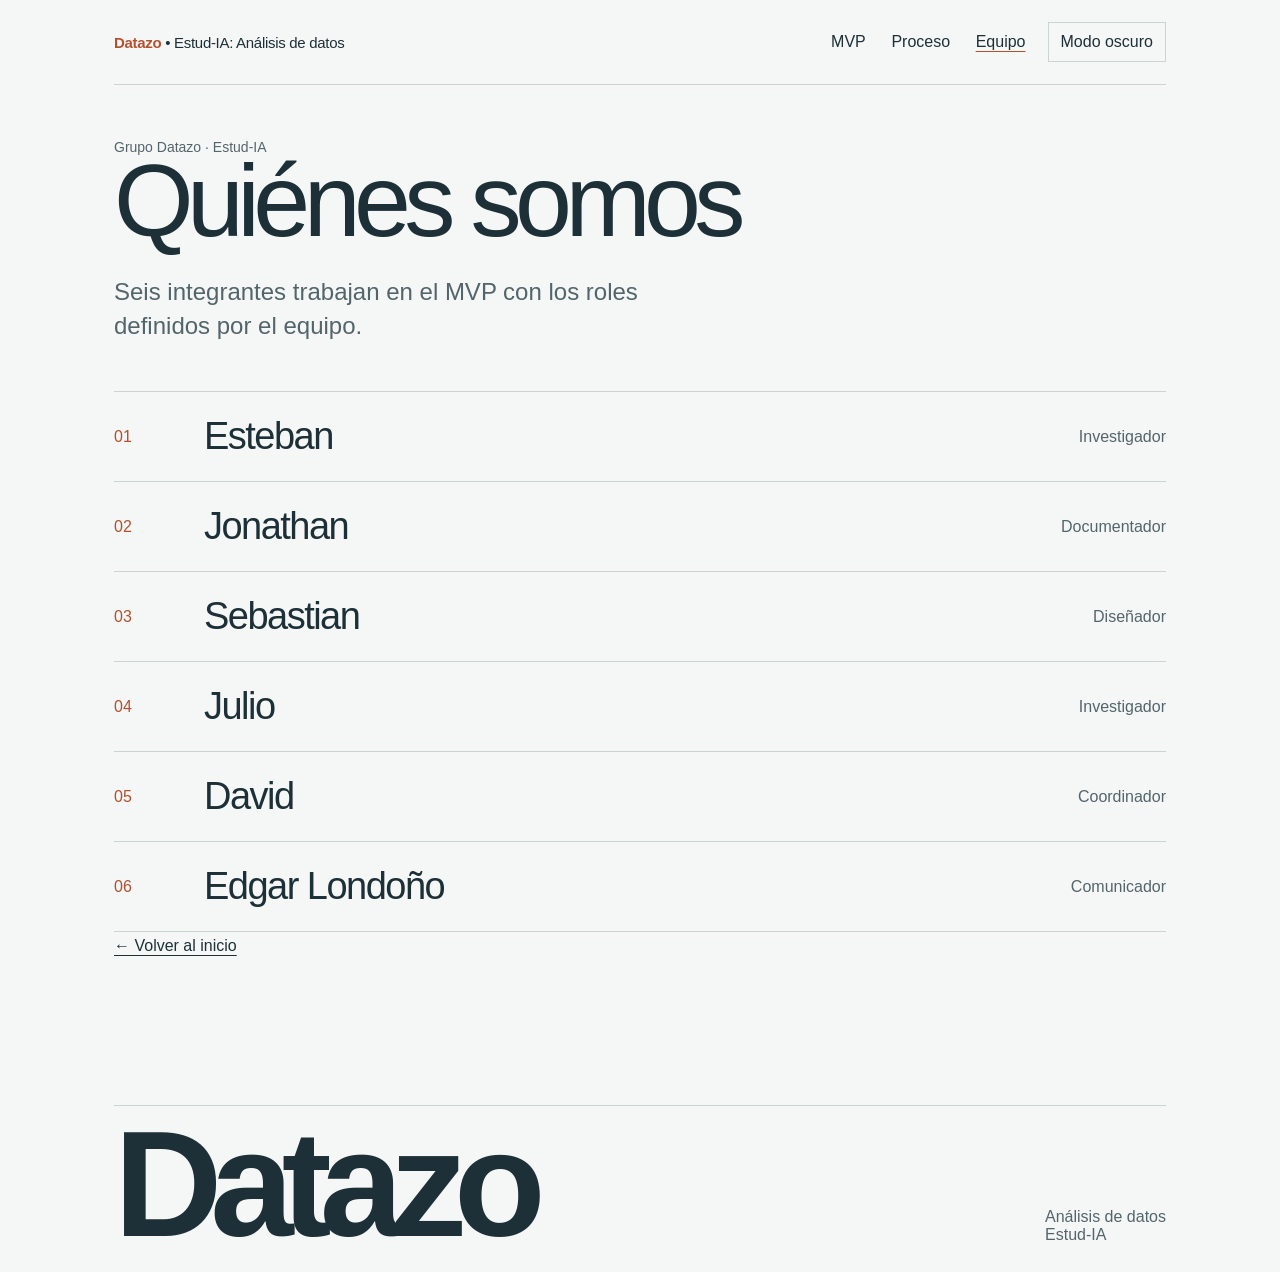
==== docs/equipo.html @ 800a607f "Add Grupo Datazo project homepage and MVP explorer" ====
<!doctype html>
<html lang="es">
<head>
  <meta charset="utf-8">
  <meta name="viewport" content="width=device-width, initial-scale=1">
  <meta name="theme-color" content="#f5f7f7">
  <title>Equipo | Grupo Datazo</title>
  <link rel="stylesheet" href="assets/site.css">
  <script src="assets/theme.js" defer></script>
</head>
<body class="inner-page">
  <main class="site-shell">
    <header class="topline">
      <p class="brand"><a href="index.html"><strong>Datazo</strong></a> • Estud-IA: Análisis de datos</p>
      <div class="top-actions">
        <nav class="site-nav" aria-label="Navegación principal"><a href="mvp.html">MVP</a><a href="presentation/limpieza_datos.html">Proceso</a><a href="equipo.html" aria-current="page">Equipo</a></nav>
        <button class="theme-toggle" type="button" data-theme-toggle>Modo oscuro</button>
      </div>
    </header>
    <section class="hero">
      <p class="eyebrow">Grupo Datazo · Estud-IA</p>
      <h1>Quiénes somos</h1>
      <p class="hero-deck">Seis integrantes trabajan en el MVP con los roles definidos por el equipo.</p>
    </section>
    <section class="page-section" aria-label="Integrantes y roles">
      <div class="team-list">
        <div class="team-row"><span class="team-index">01</span><span class="team-name">Esteban</span><span class="team-role">Investigador</span></div>
        <div class="team-row"><span class="team-index">02</span><span class="team-name">Jonathan</span><span class="team-role">Documentador</span></div>
        <div class="team-row"><span class="team-index">03</span><span class="team-name">Sebastian</span><span class="team-role">Diseñador</span></div>
        <div class="team-row"><span class="team-index">04</span><span class="team-name">Julio</span><span class="team-role">Investigador</span></div>
        <div class="team-row"><span class="team-index">05</span><span class="team-name">David</span><span class="team-role">Coordinador</span></div>
        <div class="team-row"><span class="team-index">06</span><span class="team-name">Edgar Londoño</span><span class="team-role">Comunicador</span></div>
      </div>
      <a class="back-link" href="index.html">← Volver al inicio</a>
    </section>
    <footer class="index-footer"><p class="footer-mark" aria-hidden="true">Datazo</p><p class="footer-note">Análisis de datos<br>Estud-IA</p></footer>
  </main>
</body>
</html>
---- docs/assets/site.css ----
:root {
  color-scheme: light;
  --paper: #f5f7f7;
  --panel: #e9eeee;
  --ink: #1d3037;
  --muted: #53656b;
  --line: #cbd4d5;
  --accent: #b4502d;
  --accent-pale: #f3e5df;
  --good: #276554;
  --measure: 1180px;
  --page-pad: clamp(20px, 5vw, 76px);
  font-family: "Clash Grotesk", "Segoe UI", sans-serif;
  color: var(--ink);
  background: var(--paper);
  font-synthesis: none;
  text-rendering: optimizeLegibility;
}

:root[data-theme="dark"] {
  color-scheme: dark;
  --paper: #171b1c;
  --panel: #202929;
  --ink: #f0f0ec;
  --muted: #b3b3aa;
  --line: #3d4545;
  --accent: #df7953;
  --accent-pale: #3b2923;
  --good: #8bd4c4;
}

*, *::before, *::after { box-sizing: border-box; }
html { scroll-behavior: smooth; }
body { margin: 0; color: var(--ink); background: var(--paper); transition: background-color .2s ease, color .2s ease; }
body, button, select { font-family: "Clash Grotesk", "Segoe UI", sans-serif; }
a { color: inherit; }
button, select { color: inherit; font-size: inherit; }
button:focus-visible, a:focus-visible, select:focus-visible { outline: 2px solid var(--accent); outline-offset: 3px; }
.site-shell { width: min(100%, var(--measure)); margin-inline: auto; padding-inline: var(--page-pad); }
.topline { display: flex; align-items: center; justify-content: space-between; gap: 20px; padding-block: 22px; border-bottom: 1px solid var(--line); }
.brand { margin: 0; font-size: 15px; letter-spacing: -.02em; }
.brand a { text-decoration: none; }
.brand strong { color: var(--accent); font-weight: 600; }
.top-actions { display: flex; align-items: center; gap: 22px; }
.site-nav { display: flex; flex-wrap: wrap; gap: clamp(12px, 2vw, 26px); }
.site-nav a { text-decoration: none; text-underline-offset: 4px; }
.site-nav a:hover, .site-nav a[aria-current="page"] { text-decoration: underline; text-decoration-color: var(--accent); }
.theme-toggle { min-height: 40px; padding: 7px 12px; border: 1px solid var(--line); background: transparent; cursor: pointer; }
.theme-toggle:hover { border-color: var(--accent); }
.eyebrow { margin: 0; color: var(--muted); font-size: 14px; }
.hero { padding-block: clamp(34px, 7vh, 78px) 34px; }
.hero h1 { max-width: 13ch; margin: 0; font-size: clamp(3.2rem, 12vw, 9.5rem); font-weight: 500; line-height: .82; letter-spacing: -.065em; }
.hero h1 .accent { color: var(--accent); }
.hero-deck { max-width: 590px; margin: 28px 0 0; color: var(--muted); font-size: clamp(18px, 2vw, 24px); line-height: 1.4; }
.section-head { display: flex; align-items: end; justify-content: space-between; gap: 24px; margin-bottom: 18px; }
.section-head h2 { margin: 0; font-size: clamp(27px, 4vw, 44px); font-weight: 500; line-height: 1; letter-spacing: -.045em; }
.section-head p { max-width: 45ch; margin: 0; color: var(--muted); }
.route-list { border-top: 1px solid var(--line); }
.route-link { display: grid; grid-template-columns: 72px minmax(0, 1fr) auto; align-items: center; gap: 18px; min-height: 112px; padding: 17px 0; border-bottom: 1px solid var(--line); text-decoration: none; transition: padding .18s ease, color .18s ease; }
.route-link:hover { padding-inline: 10px; color: var(--accent); }
.route-number { color: var(--accent); font-size: 16px; font-variant-numeric: tabular-nums; }
.route-name { font-size: clamp(24px, 4vw, 40px); letter-spacing: -.04em; line-height: 1.05; }
.route-arrow { font-size: 24px; }
.statement { display: grid; grid-template-columns: minmax(0, 1fr) minmax(180px, .7fr); align-items: end; gap: 34px; margin-block: 78px; padding-block: 28px; border-top: 1px solid var(--line); border-bottom: 1px solid var(--line); }
.statement p { max-width: 660px; margin: 0; font-size: clamp(23px, 4vw, 45px); line-height: 1.14; letter-spacing: -.04em; }
.statement aside { color: var(--muted); line-height: 1.55; }
.index-footer { display: flex; align-items: end; justify-content: space-between; gap: 20px; margin-top: 86px; padding: 18px 0 28px; border-top: 1px solid var(--line); }
.footer-mark { margin: 0; font-size: clamp(56px, 13vw, 150px); line-height: .8; font-weight: 600; letter-spacing: -.08em; }
.footer-note { max-width: 250px; margin: 0; color: var(--muted); }
.inner-page { min-height: 100vh; }
.inner-page .hero { padding-block: clamp(32px, 6vh, 64px) 25px; }
.inner-page .hero h1 { font-size: clamp(48px, 8vw, 104px); line-height: .9; }
.page-section { padding-block: 24px 64px; }
.property-layout { display: grid; grid-template-columns: minmax(190px, .8fr) minmax(0, 2fr); gap: 24px; align-items: start; }
.property-picker { display: grid; grid-template-columns: repeat(2, minmax(0, 1fr)); border-top: 1px solid var(--line); }
.property-choice { min-height: 66px; display: flex; align-items: center; justify-content: space-between; gap: 10px; padding: 12px 9px; border: 0; border-bottom: 1px solid var(--line); background: transparent; text-align: left; cursor: pointer; }
.property-choice:nth-child(odd) { border-right: 1px solid var(--line); }
.property-choice[aria-pressed="true"] { background: var(--panel); color: var(--accent); }
.property-choice small { color: var(--muted); }
.property-view { min-height: 500px; padding: clamp(20px, 4vw, 42px); background: var(--panel); }
.property-view h2 { margin: 0 0 6px; font-size: clamp(28px, 4vw, 46px); font-weight: 500; letter-spacing: -.045em; line-height: 1; }
.property-subtitle { margin: 0; color: var(--muted); }
.price-block { margin-block: 32px; padding-block: 20px; border-block: 1px solid var(--line); }
.price-label { margin: 0; color: var(--muted); }
.price-value { margin: 4px 0; font-size: clamp(34px, 6vw, 62px); line-height: 1; font-variant-numeric: tabular-nums; letter-spacing: -.05em; }
.price-range { margin: 0; color: var(--muted); }
.stat-grid { display: grid; grid-template-columns: repeat(3, minmax(0, 1fr)); gap: 12px; margin-block: 20px; }
.stat { min-height: 94px; padding: 12px; border: 1px solid var(--line); }
.stat b { display: block; margin-bottom: 4px; font-size: clamp(21px, 3vw, 31px); font-variant-numeric: tabular-nums; }
.stat span { color: var(--muted); font-size: 14px; }
.detail-grid { display: grid; grid-template-columns: repeat(2, minmax(0, 1fr)); gap: 0 20px; margin: 20px 0; }
.detail-row { display: flex; justify-content: space-between; gap: 12px; padding: 10px 0; border-bottom: 1px solid var(--line); }
.detail-row dt { color: var(--muted); }
.detail-row dd { margin: 0; text-align: right; }
.subsection-title { margin: 26px 0 10px; font-size: 19px; }
.category-list { display: grid; grid-template-columns: repeat(2, minmax(0, 1fr)); gap: 0 18px; margin: 0; padding: 0; list-style: none; }
.category-list li { display: flex; justify-content: space-between; gap: 12px; padding: 9px 0; border-bottom: 1px solid var(--line); }
.category-list strong { font-variant-numeric: tabular-nums; }
.data-note { color: var(--muted); font-size: 14px; line-height: 1.5; }
.property-links { display: flex; flex-wrap: wrap; gap: 20px; margin-top: 28px; }
.property-links a { text-underline-offset: 4px; }
.status { margin-top: 18px; padding: 13px 14px; border-left: 3px solid var(--accent); background: var(--accent-pale); }
.team-list { border-top: 1px solid var(--line); }
.team-row { display: grid; grid-template-columns: 70px 1fr minmax(130px, .5fr); align-items: center; gap: 20px; min-height: 90px; border-bottom: 1px solid var(--line); }
.team-index { color: var(--accent); font-variant-numeric: tabular-nums; }
.team-name { font-size: clamp(24px, 3.7vw, 38px); letter-spacing: -.04em; }
.team-role { justify-self: end; color: var(--muted); }
.back-link { display: inline-block; margin: 5px 0 0; text-underline-offset: 4px; }
.process-callout { display: flex; align-items: center; justify-content: space-between; gap: 22px; margin-top: 28px; padding: 22px 0; border-block: 1px solid var(--line); }
.process-callout p { max-width: 55ch; margin: 0; color: var(--muted); }
.process-callout a { color: var(--ink); text-underline-offset: 4px; white-space: nowrap; }
.status-error { color: #9d321d; }
:root[data-theme="dark"] .status-error { color: #ff9d7d; }
@media (max-width: 700px) {
  .topline { align-items: flex-start; }
  .top-actions { align-items: flex-end; flex-direction: column-reverse; gap: 12px; }
  .site-nav { justify-content: flex-end; font-size: 14px; }
  .property-layout { grid-template-columns: 1fr; }
  .property-picker { grid-template-columns: repeat(4, minmax(0, 1fr)); }
  .property-choice:nth-child(odd) { border-right: 0; }
  .property-choice { border-right: 1px solid var(--line); font-size: 14px; }
}
@media (max-width: 520px) {
  .topline { flex-wrap: wrap; }
  .top-actions { width: 100%; flex-direction: row; align-items: center; justify-content: space-between; }
  .site-nav { justify-content: flex-start; }
  .theme-toggle { flex: none; }
  .route-link { grid-template-columns: 36px minmax(0, 1fr) 22px; gap: 10px; min-height: 88px; }
  .statement { grid-template-columns: 1fr; gap: 16px; margin-block: 54px; }
  .index-footer { display: block; margin-top: 55px; }
  .footer-note { margin-top: 16px; }
  .property-picker { grid-template-columns: repeat(3, minmax(0, 1fr)); }
  .property-view { min-height: 0; }
  .stat-grid { grid-template-columns: repeat(2, minmax(0, 1fr)); }
  .detail-grid { grid-template-columns: 1fr; }
  .category-list { grid-template-columns: 1fr; }
  .team-row { grid-template-columns: 34px 1fr; gap: 10px; padding-block: 15px; }
  .team-role { grid-column: 2; justify-self: start; margin-top: -8px; }
  .process-callout { align-items: flex-start; flex-direction: column; }
}
@media (prefers-reduced-motion: reduce) {
  *, *::before, *::after { scroll-behavior: auto !important; transition-duration: .01ms !important; }
}
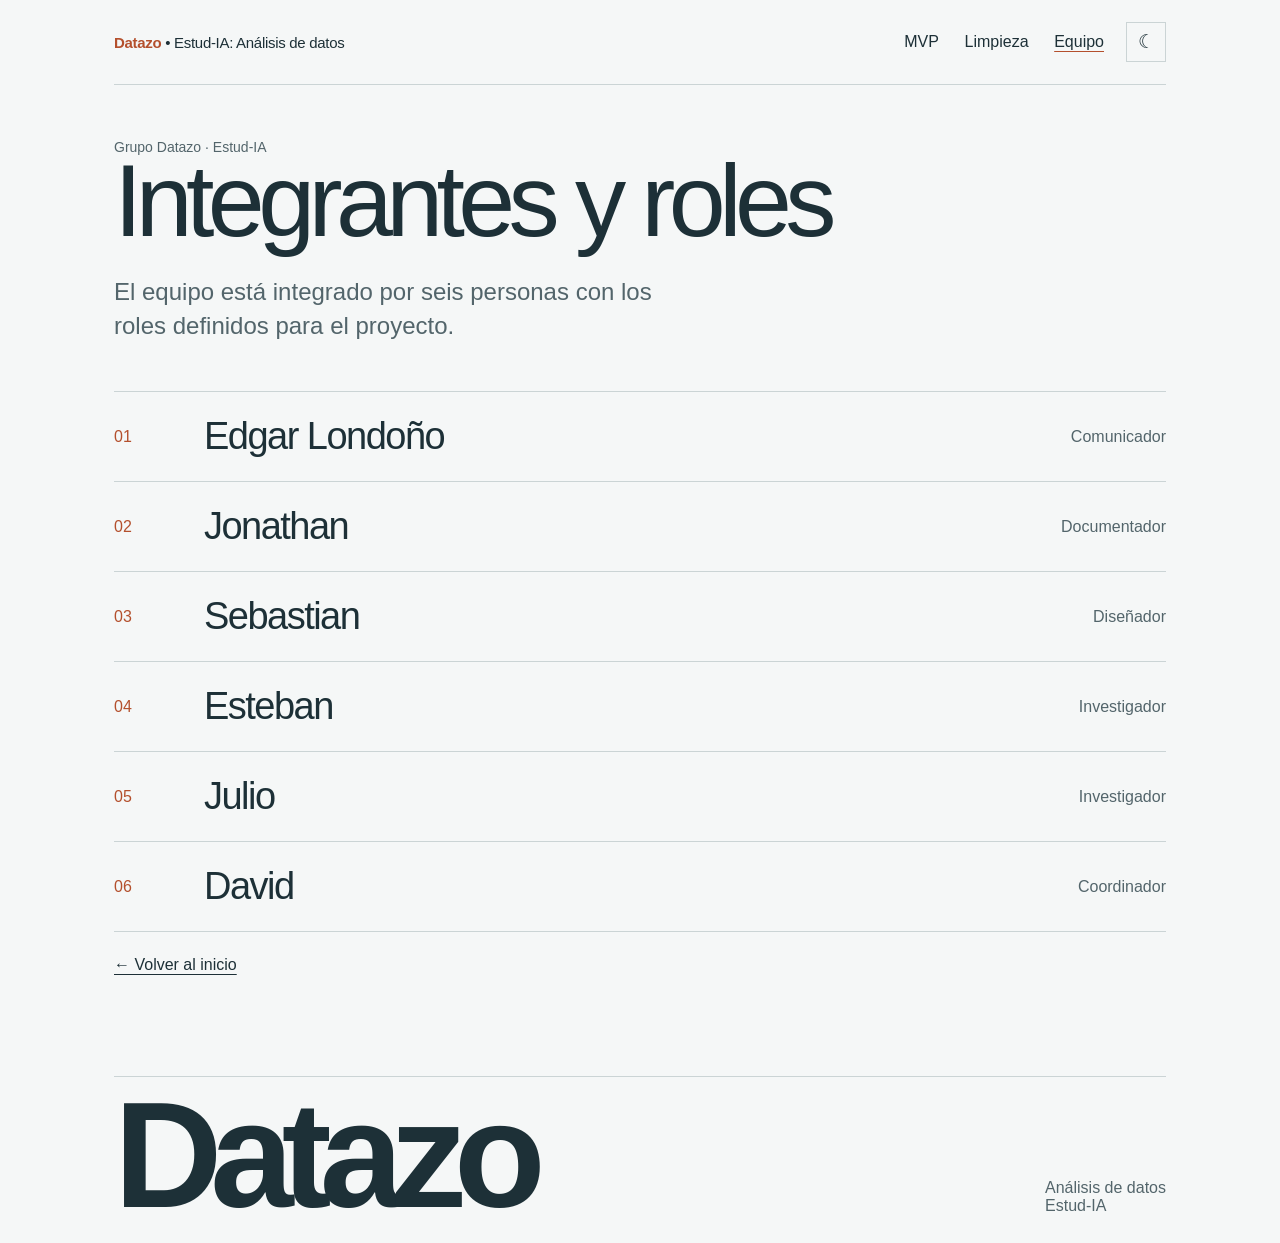
==== commit c77af27c: "Polish Spanish site copy" ====
--- a/docs/equipo.html
+++ b/docs/equipo.html
@@ -13,23 +13,23 @@
     <header class="topline">
       <p class="brand"><a href="index.html"><strong>Datazo</strong></a> • Estud-IA: Análisis de datos</p>
       <div class="top-actions">
-        <nav class="site-nav" aria-label="Navegación principal"><a href="mvp.html">MVP</a><a href="presentation/limpieza_datos.html">Proceso</a><a href="equipo.html" aria-current="page">Equipo</a></nav>
-        <button class="theme-toggle" type="button" data-theme-toggle>Modo oscuro</button>
+        <nav class="site-nav" aria-label="Navegación principal"><a href="mvp.html">MVP</a><a href="presentation/limpieza_datos.html">Limpieza</a><a href="equipo.html" aria-current="page">Equipo</a></nav>
+        <button class="theme-toggle icon-toggle" type="button" data-theme-toggle aria-label="Cambiar a modo oscuro" title="Cambiar a modo oscuro">☾</button>
       </div>
     </header>
     <section class="hero">
       <p class="eyebrow">Grupo Datazo · Estud-IA</p>
-      <h1>Quiénes somos</h1>
-      <p class="hero-deck">Seis integrantes trabajan en el MVP con los roles definidos por el equipo.</p>
+      <h1>Integrantes y roles</h1>
+      <p class="hero-deck">El equipo está integrado por seis personas con los roles definidos para el proyecto.</p>
     </section>
     <section class="page-section" aria-label="Integrantes y roles">
       <div class="team-list">
-        <div class="team-row"><span class="team-index">01</span><span class="team-name">Esteban</span><span class="team-role">Investigador</span></div>
+        <div class="team-row"><span class="team-index">01</span><span class="team-name">Edgar Londoño</span><span class="team-role">Comunicador</span></div>
         <div class="team-row"><span class="team-index">02</span><span class="team-name">Jonathan</span><span class="team-role">Documentador</span></div>
         <div class="team-row"><span class="team-index">03</span><span class="team-name">Sebastian</span><span class="team-role">Diseñador</span></div>
-        <div class="team-row"><span class="team-index">04</span><span class="team-name">Julio</span><span class="team-role">Investigador</span></div>
-        <div class="team-row"><span class="team-index">05</span><span class="team-name">David</span><span class="team-role">Coordinador</span></div>
-        <div class="team-row"><span class="team-index">06</span><span class="team-name">Edgar Londoño</span><span class="team-role">Comunicador</span></div>
+        <div class="team-row"><span class="team-index">04</span><span class="team-name">Esteban</span><span class="team-role">Investigador</span></div>
+        <div class="team-row"><span class="team-index">05</span><span class="team-name">Julio</span><span class="team-role">Investigador</span></div>
+        <div class="team-row"><span class="team-index">06</span><span class="team-name">David</span><span class="team-role">Coordinador</span></div>
       </div>
       <a class="back-link" href="index.html">← Volver al inicio</a>
     </section>
--- a/docs/assets/site.css
+++ b/docs/assets/site.css
@@ -46,6 +46,7 @@
 .site-nav a { text-decoration: none; text-underline-offset: 4px; }
 .site-nav a:hover, .site-nav a[aria-current="page"] { text-decoration: underline; text-decoration-color: var(--accent); }
 .theme-toggle { min-height: 40px; padding: 7px 12px; border: 1px solid var(--line); background: transparent; cursor: pointer; }
+.theme-toggle.icon-toggle { width: 40px; min-width: 40px; padding: 0; font-size: 1.2rem; line-height: 1; }
 .theme-toggle:hover { border-color: var(--accent); }
 .eyebrow { margin: 0; color: var(--muted); font-size: 14px; }
 .hero { padding-block: clamp(34px, 7vh, 78px) 34px; }
@@ -95,7 +96,13 @@
 .subsection-title { margin: 26px 0 10px; font-size: 19px; }
 .category-list { display: grid; grid-template-columns: repeat(2, minmax(0, 1fr)); gap: 0 18px; margin: 0; padding: 0; list-style: none; }
 .category-list li { display: flex; justify-content: space-between; gap: 12px; padding: 9px 0; border-bottom: 1px solid var(--line); }
-.category-list strong { font-variant-numeric: tabular-nums; }
+.facility-category { width: 100%; }
+.facility-category summary { display: flex; justify-content: space-between; gap: 12px; cursor: pointer; }
+.facility-category summary::marker { color: var(--accent); }
+.facility-category strong { font-variant-numeric: tabular-nums; }
+.facility-names { display: grid; gap: 8px; margin: 10px 0 2px; padding-left: 20px; color: var(--muted); }
+.facility-names li { display: flex; justify-content: space-between; gap: 12px; border: 0; padding: 0; font-size: 14px; }
+.facility-names code { flex: none; font-size: 12px; }
 .data-note { color: var(--muted); font-size: 14px; line-height: 1.5; }
 .property-links { display: flex; flex-wrap: wrap; gap: 20px; margin-top: 28px; }
 .property-links a { text-underline-offset: 4px; }
@@ -105,7 +112,8 @@
 .team-index { color: var(--accent); font-variant-numeric: tabular-nums; }
 .team-name { font-size: clamp(24px, 3.7vw, 38px); letter-spacing: -.04em; }
 .team-role { justify-self: end; color: var(--muted); }
-.back-link { display: inline-block; margin: 5px 0 0; text-underline-offset: 4px; }
+.back-link { display: inline-block; margin: 24px 0 0; text-underline-offset: 4px; }
+.inner-page .index-footer { margin-top: 38px; }
 .process-callout { display: flex; align-items: center; justify-content: space-between; gap: 22px; margin-top: 28px; padding: 22px 0; border-block: 1px solid var(--line); }
 .process-callout p { max-width: 55ch; margin: 0; color: var(--muted); }
 .process-callout a { color: var(--ink); text-underline-offset: 4px; white-space: nowrap; }
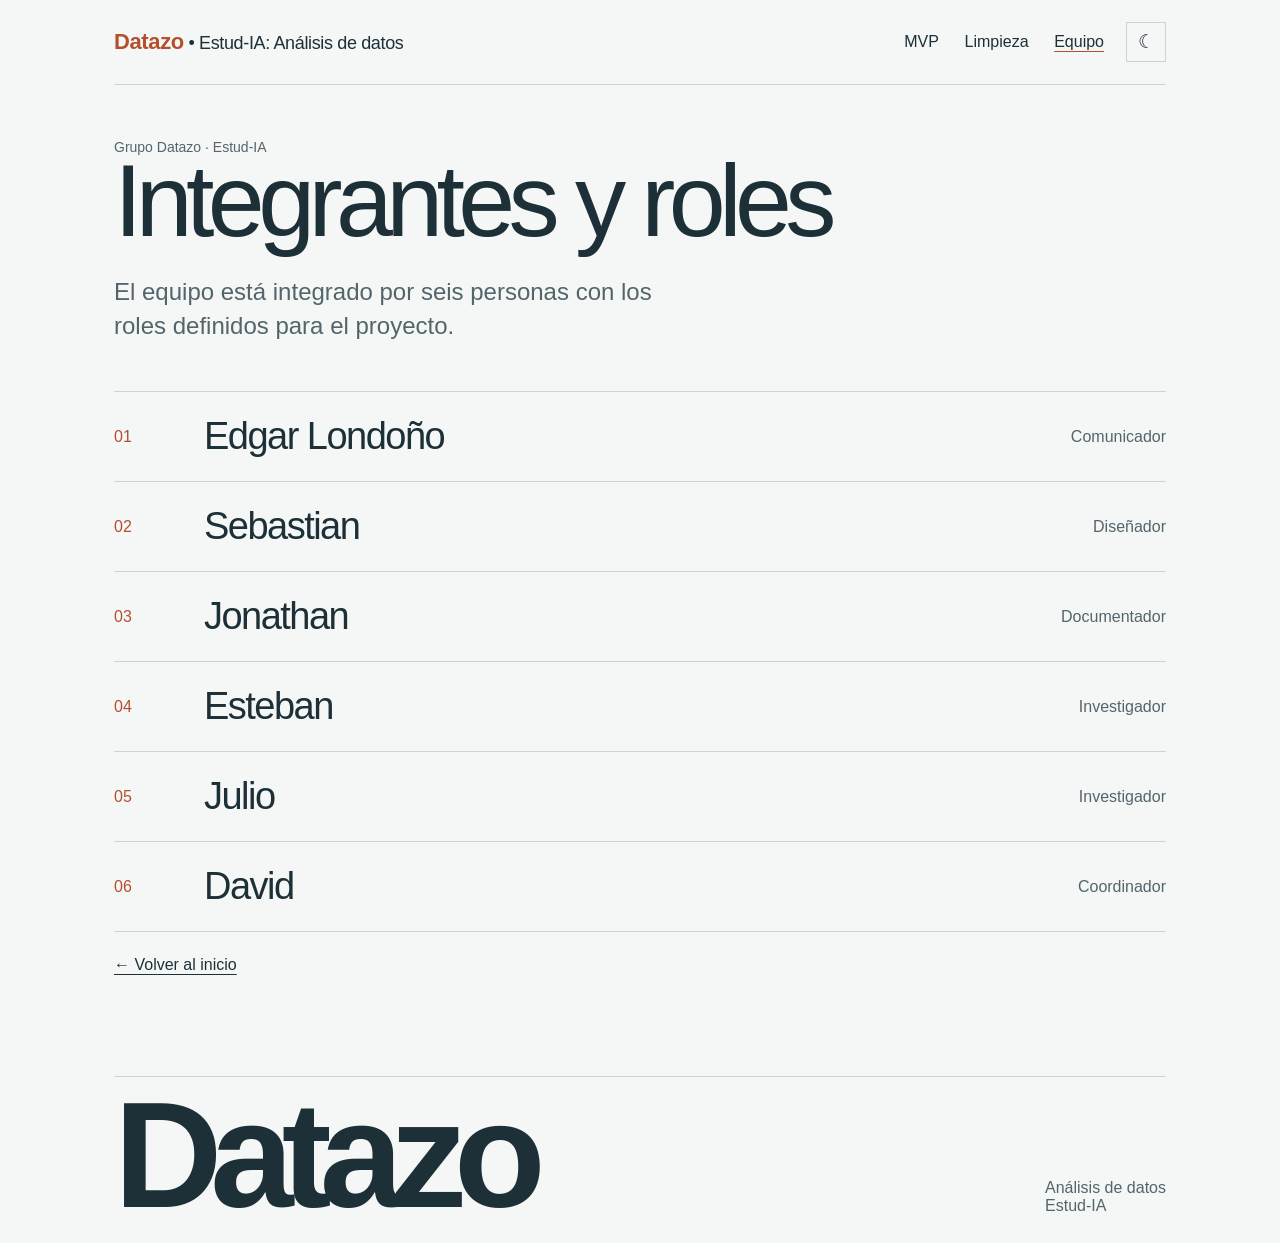
==== commit a9e06c2b: "Reorder team members" ====
--- a/docs/equipo.html
+++ b/docs/equipo.html
@@ -5,13 +5,13 @@
   <meta name="viewport" content="width=device-width, initial-scale=1">
   <meta name="theme-color" content="#f5f7f7">
   <title>Equipo | Grupo Datazo</title>
-  <link rel="stylesheet" href="assets/site.css">
+  <link rel="stylesheet" href="assets/site.css?v=map-20261128-3">
   <script src="assets/theme.js" defer></script>
 </head>
 <body class="inner-page">
   <main class="site-shell">
     <header class="topline">
-      <p class="brand"><a href="index.html"><strong>Datazo</strong></a> • Estud-IA: Análisis de datos</p>
+      <p class="brand"><a href="index.html"><strong>Datazo</strong> • Estud-IA: Análisis de datos</a></p>
       <div class="top-actions">
         <nav class="site-nav" aria-label="Navegación principal"><a href="mvp.html">MVP</a><a href="presentation/limpieza_datos.html">Limpieza</a><a href="equipo.html" aria-current="page">Equipo</a></nav>
         <button class="theme-toggle icon-toggle" type="button" data-theme-toggle aria-label="Cambiar a modo oscuro" title="Cambiar a modo oscuro">☾</button>
@@ -25,8 +25,8 @@
     <section class="page-section" aria-label="Integrantes y roles">
       <div class="team-list">
         <div class="team-row"><span class="team-index">01</span><span class="team-name">Edgar Londoño</span><span class="team-role">Comunicador</span></div>
-        <div class="team-row"><span class="team-index">02</span><span class="team-name">Jonathan</span><span class="team-role">Documentador</span></div>
-        <div class="team-row"><span class="team-index">03</span><span class="team-name">Sebastian</span><span class="team-role">Diseñador</span></div>
+        <div class="team-row"><span class="team-index">02</span><span class="team-name">Sebastian</span><span class="team-role">Diseñador</span></div>
+        <div class="team-row"><span class="team-index">03</span><span class="team-name">Jonathan</span><span class="team-role">Documentador</span></div>
         <div class="team-row"><span class="team-index">04</span><span class="team-name">Esteban</span><span class="team-role">Investigador</span></div>
         <div class="team-row"><span class="team-index">05</span><span class="team-name">Julio</span><span class="team-role">Investigador</span></div>
         <div class="team-row"><span class="team-index">06</span><span class="team-name">David</span><span class="team-role">Coordinador</span></div>
--- a/docs/assets/site.css
+++ b/docs/assets/site.css
@@ -38,9 +38,10 @@
 button:focus-visible, a:focus-visible, select:focus-visible { outline: 2px solid var(--accent); outline-offset: 3px; }
 .site-shell { width: min(100%, var(--measure)); margin-inline: auto; padding-inline: var(--page-pad); }
 .topline { display: flex; align-items: center; justify-content: space-between; gap: 20px; padding-block: 22px; border-bottom: 1px solid var(--line); }
-.brand { margin: 0; font-size: 15px; letter-spacing: -.02em; }
-.brand a { text-decoration: none; }
-.brand strong { color: var(--accent); font-weight: 600; }
+.brand { margin: 0; font-size: 18px; letter-spacing: -.02em; }
+.brand a { color: inherit; text-decoration: none; }
+.brand a:hover { text-decoration: underline; text-decoration-color: var(--accent); text-underline-offset: 4px; }
+.brand strong { color: var(--accent); font-size: 1.22em; font-weight: 600; }
 .top-actions { display: flex; align-items: center; gap: 22px; }
 .site-nav { display: flex; flex-wrap: wrap; gap: clamp(12px, 2vw, 26px); }
 .site-nav a { text-decoration: none; text-underline-offset: 4px; }
@@ -73,9 +74,9 @@
 .inner-page .hero h1 { font-size: clamp(48px, 8vw, 104px); line-height: .9; }
 .page-section { padding-block: 24px 64px; }
 .property-layout { display: grid; grid-template-columns: minmax(190px, .8fr) minmax(0, 2fr); gap: 24px; align-items: start; }
-.property-picker { display: grid; grid-template-columns: repeat(2, minmax(0, 1fr)); border-top: 1px solid var(--line); }
-.property-choice { min-height: 66px; display: flex; align-items: center; justify-content: space-between; gap: 10px; padding: 12px 9px; border: 0; border-bottom: 1px solid var(--line); background: transparent; text-align: left; cursor: pointer; }
-.property-choice:nth-child(odd) { border-right: 1px solid var(--line); }
+.property-picker { display: grid; grid-template-columns: repeat(2, minmax(0, 1fr)); gap: 1px; padding: 1px; border: 1px solid var(--line); background: var(--line); }
+.property-choice { min-width: 0; min-height: 66px; display: flex; align-items: center; justify-content: space-between; gap: 10px; padding: 12px 9px; border: 0; background: var(--paper); text-align: left; cursor: pointer; }
+.property-choice:last-child:nth-child(odd) { grid-column: 1 / -1; }
 .property-choice[aria-pressed="true"] { background: var(--panel); color: var(--accent); }
 .property-choice small { color: var(--muted); }
 .property-view { min-height: 500px; padding: clamp(20px, 4vw, 42px); background: var(--panel); }
@@ -97,16 +98,37 @@
 .category-list { display: grid; grid-template-columns: repeat(2, minmax(0, 1fr)); gap: 0 18px; margin: 0; padding: 0; list-style: none; }
 .category-list li { display: flex; justify-content: space-between; gap: 12px; padding: 9px 0; border-bottom: 1px solid var(--line); }
 .facility-category { width: 100%; }
-.facility-category summary { display: flex; justify-content: space-between; gap: 12px; cursor: pointer; }
+.facility-category summary { display: flex; align-items: center; justify-content: space-between; gap: 12px; cursor: pointer; }
+.category-name { display: inline-flex; align-items: center; gap: 8px; }
 .facility-category summary::marker { color: var(--accent); }
 .facility-category strong { font-variant-numeric: tabular-nums; }
-.facility-names { display: grid; gap: 8px; margin: 10px 0 2px; padding-left: 20px; color: var(--muted); }
-.facility-names li { display: flex; justify-content: space-between; gap: 12px; border: 0; padding: 0; font-size: 14px; }
-.facility-names code { flex: none; font-size: 12px; }
+.facility-names { display: grid; gap: 8px; margin: 10px 0 2px; padding: 0; color: var(--muted); counter-reset: facility; list-style: none; }
+.facility-names li { position: relative; display: grid; grid-template-columns: minmax(0, 1fr); gap: 3px; border: 0; padding: 0 0 8px 28px; font-size: 14px; counter-increment: facility; }
+.facility-names li::before { position: absolute; top: 0; left: 0; color: var(--accent); content: counter(facility) "."; font-variant-numeric: tabular-nums; }
+.facility-name-button { width: fit-content; max-width: 100%; padding: 0; border: 0; background: transparent; color: inherit; text-align: left; line-height: 1.4; cursor: pointer; }
+.facility-name-button:hover { color: var(--accent); text-decoration: underline; text-underline-offset: 3px; }
+.facility-names code { width: fit-content; max-width: 100%; overflow-wrap: anywhere; font-size: 12px; }
+.map-section { margin-top: 30px; }
+.map-title { margin: 0 0 12px; font-size: 21px; }
+.facility-map { width: 100%; height: clamp(320px, 48vw, 470px); border: 1px solid var(--line); background: var(--paper); }
+.map-legend { display: flex; flex-wrap: wrap; gap: 14px 24px; margin: 10px 0 0; padding: 0; color: var(--muted); font-size: 13px; list-style: none; }
+.map-legend li { display: flex; align-items: center; gap: 8px; }
+.map-key { width: 11px; height: 11px; flex: none; border: 1px solid transparent; border-radius: 50%; background: var(--accent); }
+.map-key.property { background: var(--ink); }
+.leaflet-popup-content { min-width: 180px; line-height: 1.45; }
+.map-popup { display: grid; gap: 5px; }
+.map-popup strong { color: var(--ink); }
+.map-popup span { color: var(--muted); }
+.map-popup a { color: var(--ink); }
+.map-popup a + a { margin-top: 3px; }
 .data-note { color: var(--muted); font-size: 14px; line-height: 1.5; }
 .property-links { display: flex; flex-wrap: wrap; gap: 20px; margin-top: 28px; }
 .property-links a { text-underline-offset: 4px; }
 .status { margin-top: 18px; padding: 13px 14px; border-left: 3px solid var(--accent); background: var(--accent-pale); }
+.quality-heading { margin: 0; font-size: inherit; font-weight: 650; }
+.quality-list { margin: 8px 0 0; padding-left: 22px; line-height: 1.5; }
+.quality-list li + li { margin-top: 3px; }
+.missing-data { margin-top: 18px; padding-top: 18px; border-top: 1px solid var(--line); }
 .team-list { border-top: 1px solid var(--line); }
 .team-row { display: grid; grid-template-columns: 70px 1fr minmax(130px, .5fr); align-items: center; gap: 20px; min-height: 90px; border-bottom: 1px solid var(--line); }
 .team-index { color: var(--accent); font-variant-numeric: tabular-nums; }
@@ -124,9 +146,9 @@
   .top-actions { align-items: flex-end; flex-direction: column-reverse; gap: 12px; }
   .site-nav { justify-content: flex-end; font-size: 14px; }
   .property-layout { grid-template-columns: 1fr; }
-  .property-picker { grid-template-columns: repeat(4, minmax(0, 1fr)); }
-  .property-choice:nth-child(odd) { border-right: 0; }
-  .property-choice { border-right: 1px solid var(--line); font-size: 14px; }
+  .property-picker { grid-template-columns: repeat(3, minmax(0, 1fr)); }
+  .property-choice:last-child:nth-child(odd) { grid-column: span 2; }
+  .property-choice { font-size: 14px; }
 }
 @media (max-width: 520px) {
   .topline { flex-wrap: wrap; }
